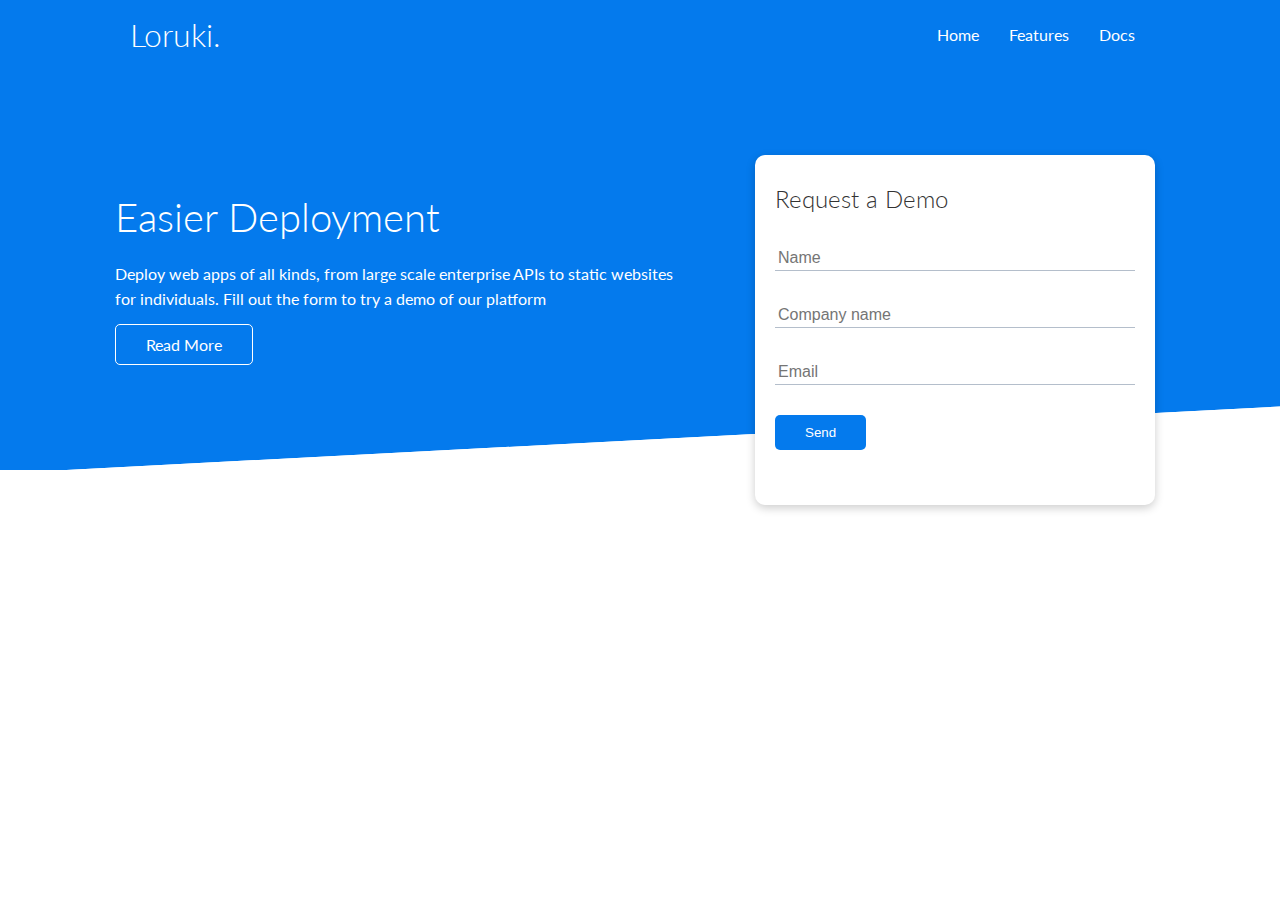
==== index.html @ ee23c729 "first commit" ====
<!DOCTYPE html>
<html lang="en">
<head>
  <meta charset="UTF-8">
  <meta name="viewport" content="width=device-width, initial-scale=1.0">
  <link rel="stylesheet" href="https://cdnjs.cloudflare.com/ajax/libs/font-awesome/5.15.1/css/all.min.css" />
  <link rel="stylesheet" href="./css/style.css">
  <title>Loruki | Cloud Hosting For Everyone</title>
</head>
<body>
  <!-- Navbar -->
  <div class="navbar">
    <div class="container flex">
      <h1 class="logo">Loruki.</h1>
      <nav>
        <ul>
          <li><a href="index.html">Home</a></li>
          <li><a href="features.html">Features</a></li>
          <li><a href="docs.html">Docs</a></li>
        </ul>
      </nav>
    </div>
  </div>
  <!-- Showcase -->
  <section class="showcase">
    <div class="container grid">
      <div class="showcase-text">
        <h1>Easier Deployment</h1>
        <p>Deploy web apps of all kinds, from large scale enterprise APIs to static websites for individuals. Fill out the form to try a demo of our platform</p>
        <a href="features.html" class="btn btn-outline">Read More</a>
      </div>
      <div class="showcase-form card">
        <h2>Request a Demo</h2>
        <form >
          <div class="form-control">
            <input type="text" name="name" placeholder="Name" required>
          </div>
          <div class="form-control">
            <input type="text" name="company" placeholder="Company name" required>
          </div>
          <div class="form-control">
            <input type="email" name="email" placeholder="Email" required>
          </div>
          <input type="submit" value="Send" class="btn btn-priamry">
        </form>
      </div>
    </div>
  </section>
</body>
</html>
---- css/style.css ----
@import url("https://fonts.googleapis.com/css2?family=Lato:wght@300&display=swap");

:root {
	--primary-color: #047aed;
}

* {
	box-sizing: border-box;
	padding: 0;
	margin: 0;
}

body {
	font-family: "Lato", sans-serif;
	color: #333;
	line-height: 1.6;
}

ul {
	list-style-type: none;
}

a {
	text-decoration: none;
	color: #333;
}

h1,
h2 {
	font-weight: 300;
	line-height: 1.2;
	margin: 10px 0;
}

p {
	margin: 10px 0;
}

img {
	width: 100%;
}

/* Navbar */
.navbar {
	background-color: var(--primary-color);
	color: #fff;
	height: 70px;
}

.navbar ul {
	display: flex;
}

.navbar a {
	color: #fff;
	padding: 10px;
	margin: 0 5px;
}

.navbar a:hover {
	border-bottom: 2px white solid;
}

.navbar .flex {
	justify-content: space-between;
}

/* Showcase */
.showcase {
	height: 400px;
	background-color: var(--primary-color);
	color: white;
	position: relative;
}

.showcase h1 {
	font-size: 40px;
}

.showcase p {
	margin: 20px 0;
}

.showcase .grid {
	overflow: visible;
	grid-template-columns: 55% 45%;
	gap: 30px;
}

.showcase-form {
	position: relative;
	top: 60px;
	height: 350px;
	width: 400px;
	padding: 40px;
	z-index: 100;
	justify-self: flex-end;
}

.showcase-form .form-control {
	margin: 30px 0;
}

.showcase input[type="text"],
.showcase input[type="email"] {
	border: 0;
	border-bottom: 1px solid #b4becb;
	width: 100%;
	padding: 3px;
	font-size: 16px;
}

.showcase-form input:focus {
	outline: none;
}

.showcase::before,
.showcase::after {
	content: "";
	position: absolute;
	height: 100px;
	bottom: -70px;
	right: 0;
	left: 0;
	background: white;
	transform: skewY(-3deg);
	-webkit-transform: skewY(-3deg);
	-moz-transform: skewY(-3deg);
	-ms-transform: skewY(-3deg);
}

/* Utilities */
.container {
	max-width: 1100px;
	margin: 0 auto;
	overflow: auto;
	padding: 0 40px;
}

.card {
	background-color: white;
	color: #333;
	border-radius: 10px;
	box-shadow: 0 3px 10px rgba(0, 0, 0, 0.2);
	padding: 20px;
	margin: 10px;
}

.btn {
	display: inline;
	padding: 10px 30px;
	cursor: pointer;
	background: var(--primary-color);
	color: #fff;
	border: none;
	border-radius: 5px;
}

.btn:hover {
	transform: scale(0.98);
}

.btn-outline {
	background-color: transparent;
	border: 1px solid #fff;
}

.flex {
	display: flex;
	justify-content: center;
	align-items: center;
	height: 100%;
}

.grid {
	display: grid;
	grid-template-columns: repeat(2, 1fr);
	gap: 20px;
	justify-content: center;
	align-items: center;
	height: 100%;
}
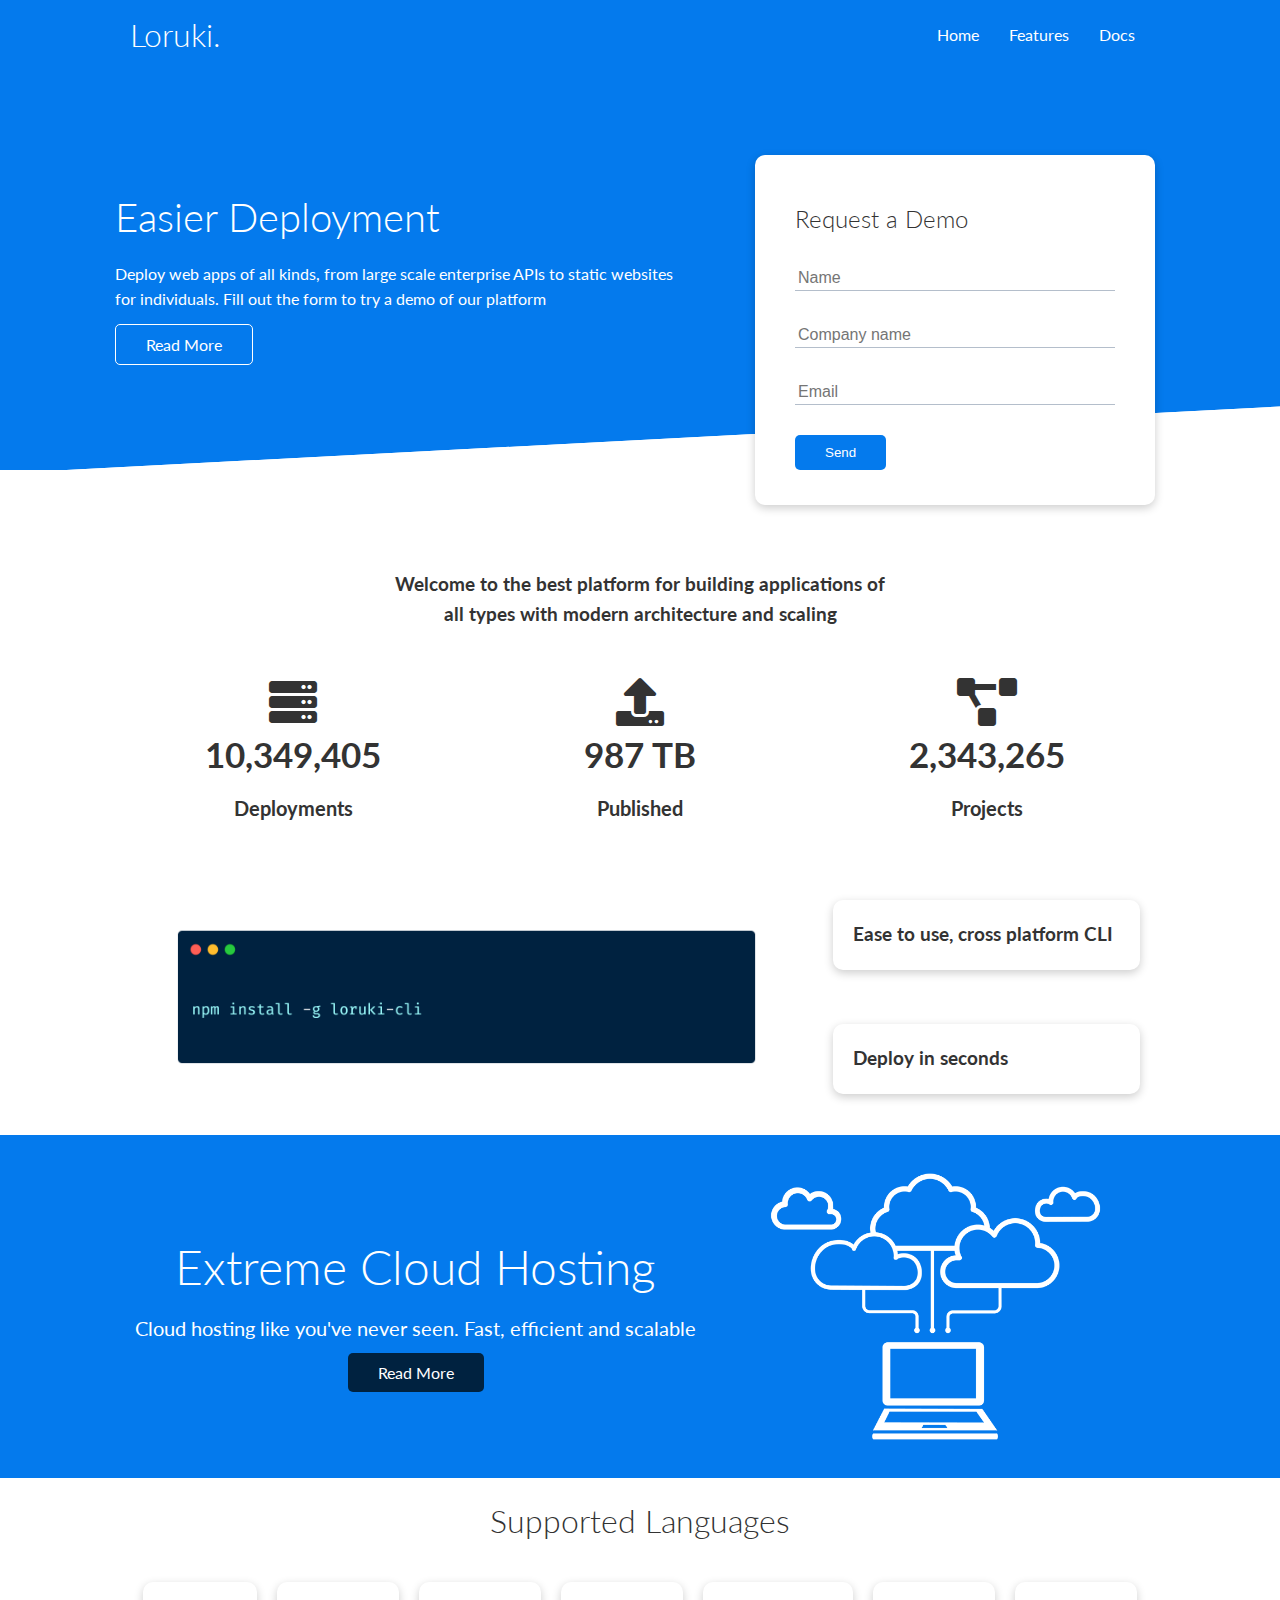
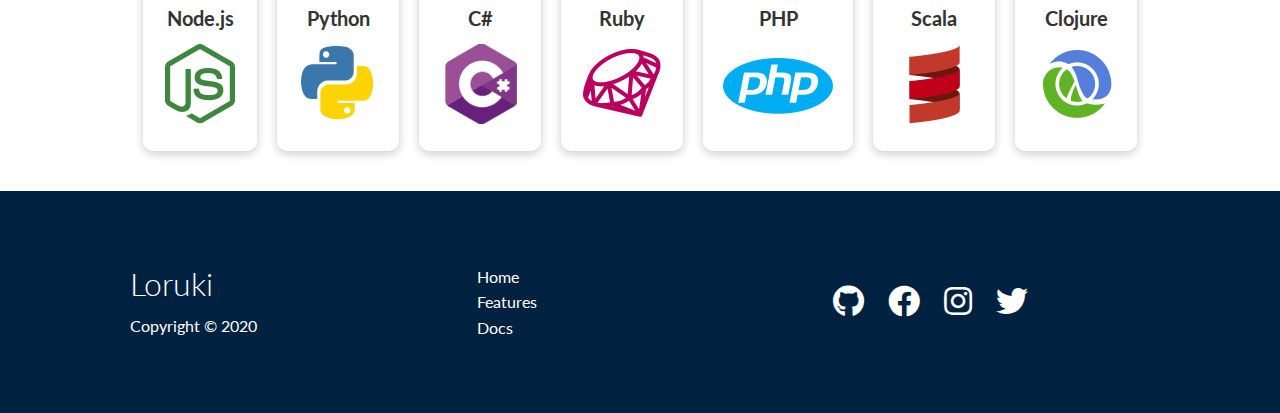
==== commit 657a5ccb: "mostly done" ====
--- a/index.html
+++ b/index.html
@@ -4,7 +4,9 @@
   <meta charset="UTF-8">
   <meta name="viewport" content="width=device-width, initial-scale=1.0">
   <link rel="stylesheet" href="https://cdnjs.cloudflare.com/ajax/libs/font-awesome/5.15.1/css/all.min.css" />
+  <link rel="stylesheet" href="./css/utilities.css">
   <link rel="stylesheet" href="./css/style.css">
+ 
   <title>Loruki | Cloud Hosting For Everyone</title>
 </head>
 <body>
@@ -46,5 +48,121 @@
       </div>
     </div>
   </section>
+
+  <!-- Stats -->
+  <section class="stats">
+    <div class="container">
+      <h3 class="stats-heading text-center my-1">
+        Welcome to the best platform for building applications of all types with modern architecture and scaling
+      </h3>
+
+      <div class="grid grid-3 text-center my-4">
+        <div>
+          <i class="fas fa-server fa-3x"></i>
+          <h3>10,349,405</h3>
+          <p class="text-secondary">Deployments</p>
+        </div>
+        <div>
+          <i class="fas fa-upload fa-3x"></i>
+          <h3>987 TB</h3>
+          <p class="text-secondary">Published</p>
+        </div>
+        <div>
+          <i class="fas fa-project-diagram fa-3x"></i>
+          <h3>2,343,265</h3>
+          <p class="text-secondary">Projects</p>
+        </div>
+      </div>
+    </div>
+  </section>
+
+  <!-- Cli -->
+  <section class="cli">
+    <div class="grid container">
+      <img src="./images/cli.png" alt="">
+      <div class="card">
+        <h3>Ease to use, cross platform CLI</h3>
+      </div>
+      <div class="card">
+        <h3>Deploy in seconds</h3>
+      </div>
+    </div>
+  </section>
+
+  <!-- Cloud -->
+  <section class="cloud bg-primary my-2 py-2">
+    <div class="container grid">
+        <div class="text-center">
+            <h2 class="lg">Extreme Cloud Hosting</h2>
+            <p class="lead my-1">Cloud hosting like you've never seen. Fast, efficient and scalable</p>
+            <a href="features.html" class="btn btn-dark">Read More</a>
+        </div>
+        <img src="images/cloud.png" alt="">
+    </div>
+</section>
+
+<!-- Languages -->
+<section class="languages">
+  <h2 class="md text-center my-2">
+    Supported Languages
+  </h2>
+  <div class="container flex">
+    <div class="card">
+      <h4>Node.js</h4>
+      <img src="./images/logos/node.png" alt="">
+    </div>
+    <div class="card">
+      <h4>Python</h4>
+      <img src="images/logos/python.png" alt="">
+    </div>
+    <div class="card">
+      <h4>C#</h4>
+      <img src="images/logos/csharp.png" alt="">
+    </div>
+    <div class="card">
+      <h4>Ruby</h4>
+      <img src="images/logos/ruby.png" alt="">
+    </div>
+    <div class="card">
+      <h4>PHP</h4>
+      <img src="images/logos/php.png" alt="">
+    </div>
+    <div class="card">
+      <h4>Scala</h4>
+      <img src="images/logos/scala.png" alt="">
+    </div>
+    <div class="card">
+      <h4>Clojure</h4>
+      <img src="images/logos/clojure.png" alt="">
+    </div>
+  </div>
+</section>
+
+
+
+
+<!-- Footer -->
+<footer class="footer bg-dark py-5">
+  <div class="container grid grid-3">
+      <div>
+          <h1>Loruki
+          </h1>
+          <p>Copyright &copy; 2020</p>
+      </div>
+      <nav>
+          <ul>
+              <li><a href="index.html">Home</a></li>
+              <li><a href="features.html">Features</a></li>
+              <li><a href="docs.html">Docs</a></li>
+          </ul>
+      </nav>
+      <div class="social">
+          <a href="#"><i class="fab fa-github fa-2x"></i></a>
+          <a href="#"><i class="fab fa-facebook fa-2x"></i></a>
+          <a href="#"><i class="fab fa-instagram fa-2x"></i></a>
+          <a href="#"><i class="fab fa-twitter fa-2x"></i></a>
+      </div>
+  </div>
+</footer>
 </body>
 </html>--- a/css/utilities.css
+++ b/css/utilities.css
@@ -0,0 +1,198 @@
+.container {
+	max-width: 1100px;
+	margin: 0 auto;
+	overflow: auto;
+	padding: 0 40px;
+}
+
+.card {
+	background-color: white;
+	color: #333;
+	border-radius: 10px;
+	box-shadow: 0 3px 10px rgba(0, 0, 0, 0.2);
+	padding: 20px;
+	margin: 10px;
+}
+
+.btn {
+	display: inline;
+	padding: 10px 30px;
+	cursor: pointer;
+	background: var(--primary-color);
+	color: #fff;
+	border: none;
+	border-radius: 5px;
+}
+
+.btn:hover {
+	transform: scale(0.98);
+}
+
+.btn-outline {
+	background-color: transparent;
+	border: 1px solid #fff;
+}
+
+/* Backgrounds & colored buttons */
+.bg-primary,
+.btn-primary {
+	background-color: var(--primary-color);
+	color: #fff;
+}
+
+.bg-secondary,
+.btn-secondary {
+	background-color: var(--secondary-color);
+	color: #fff;
+}
+
+.bg-dark,
+.btn-dark {
+	background-color: var(--dark-color);
+	color: #fff;
+}
+
+.bg-primary a,
+.btn-primary a,
+.bg-secondary a,
+.btn-secondary a,
+.bg-dark a,
+.btn-dark a {
+	color: #fff;
+}
+
+.bg-light,
+.btn-light {
+	background-color: var(--light-color);
+	color: #333;
+}
+
+.text-center {
+	text-align: center;
+}
+
+/* Text sizes */
+
+.lead {
+	font-size: 20px;
+}
+
+.sm {
+	font-size: 1rem;
+}
+
+.md {
+	font-size: 2rem;
+}
+
+.lg {
+	font-size: 3rem;
+}
+
+.xl {
+	font-size: 4rem;
+}
+
+.flex {
+	display: flex;
+	justify-content: center;
+	align-items: center;
+	height: 100%;
+}
+
+.grid {
+	display: grid;
+	grid-template-columns: repeat(2, 1fr);
+	gap: 20px;
+	justify-content: center;
+	align-items: center;
+	height: 100%;
+}
+
+.grid-3 {
+	grid-template-columns: repeat(3, 1fr);
+}
+
+/* Margin */
+
+.my-1 {
+	margin: 1rem 0;
+}
+
+.my-2 {
+	margin: 1.5rem 0;
+}
+
+.my-3 {
+	margin: 2rem 0;
+}
+
+.my-4 {
+	margin: 3rem 0;
+}
+
+.my-5 {
+	margin: 4rem 0;
+}
+
+.m-1 {
+	margin: 1rem;
+}
+
+.m-2 {
+	margin: 1.5rem;
+}
+
+.m-3 {
+	margin: 2rem;
+}
+
+.m-4 {
+	margin: 3rem;
+}
+
+.m-5 {
+	margin: 4rem;
+}
+
+/* Padding */
+
+.py-1 {
+	padding: 1rem 0;
+}
+
+.py-2 {
+	padding: 1.5rem 0;
+}
+
+.py-3 {
+	padding: 2rem 0;
+}
+
+.py-4 {
+	padding: 3rem 0;
+}
+
+.py-5 {
+	padding: 4rem 0;
+}
+
+.p-1 {
+	padding: 1rem;
+}
+
+.p-2 {
+	padding: 1.5rem;
+}
+
+.p-3 {
+	padding: 2rem;
+}
+
+.p-4 {
+	padding: 3rem;
+}
+
+.p-5 {
+	padding: 4rem;
+}
--- a/css/style.css
+++ b/css/style.css
@@ -2,6 +2,9 @@
 
 :root {
 	--primary-color: #047aed;
+	--secondary-color: #1c3fa8;
+	--dark-color: #002240;
+	--light-color: #f4f4f4;
 }
 
 * {
@@ -129,54 +132,153 @@
 	-ms-transform: skewY(-3deg);
 }
 
-/* Utilities */
-.container {
-	max-width: 1100px;
-	margin: 0 auto;
-	overflow: auto;
-	padding: 0 40px;
-}
-
-.card {
-	background-color: white;
-	color: #333;
-	border-radius: 10px;
-	box-shadow: 0 3px 10px rgba(0, 0, 0, 0.2);
-	padding: 20px;
-	margin: 10px;
-}
-
-.btn {
-	display: inline;
-	padding: 10px 30px;
-	cursor: pointer;
-	background: var(--primary-color);
-	color: #fff;
-	border: none;
-	border-radius: 5px;
-}
-
-.btn:hover {
-	transform: scale(0.98);
-}
-
-.btn-outline {
-	background-color: transparent;
-	border: 1px solid #fff;
-}
-
-.flex {
-	display: flex;
-	justify-content: center;
-	align-items: center;
-	height: 100%;
-}
-
-.grid {
-	display: grid;
-	grid-template-columns: repeat(2, 1fr);
-	gap: 20px;
-	justify-content: center;
-	align-items: center;
-	height: 100%;
-}
+/* Stats */
+
+.stats {
+	padding-top: 100px;
+}
+
+.stats-heading {
+	max-width: 500px;
+	margin: auto;
+}
+
+.stats .grid h3 {
+	font-size: 35px;
+}
+
+.stats .grid p {
+	font-size: 20px;
+	font-weight: bold;
+}
+
+/* cli */
+
+.cli .grid {
+	grid-template-columns: repeat(3, 1fr);
+	grid-template-rows: repeat(2, 1fr);
+}
+
+.cli .grid > *:first-child {
+	grid-column: 1 / span 2;
+	grid-row: 1 / span 2;
+}
+
+/* Cloud */
+
+.cloud .grid {
+	grid-template-columns: 4fr 3fr;
+}
+
+/* Languages */
+
+.languages .flex {
+	flex-wrap: wrap;
+}
+
+.languages .card {
+	text-align: center;
+	margin: 18px 10px 40px;
+	transition: transform 0.2s ease-in;
+}
+
+.languages .card h4 {
+	font-size: 20px;
+	margin-bottom: 10px;
+}
+
+.languages .card:hover {
+	transform: translateY(-15px);
+}
+
+/* Features */
+.features-head img,
+.docs-head img {
+	width: 200px;
+	justify-self: flex-end;
+}
+
+.features-sub-head img {
+	width: 300px;
+	justify-self: flex-end;
+}
+
+.features-main .card > i {
+	margin-right: 20px;
+}
+
+.features-main .grid {
+	padding: 30px;
+}
+
+.features-main .grid > *:first-child {
+	grid-column: 1 / span 3;
+}
+
+.features-main .grid > *:nth-child(2) {
+	grid-column: 1 / span 2;
+}
+
+/* Docs */
+
+.docs-main h3 {
+	margin: 0 10px;
+}
+
+.docs-main .grid {
+	grid-template-columns: 1fr 2fr;
+	align-items: flex-start;
+}
+
+/* Footer */
+
+.footer .social a {
+	margin: 0 10px;
+}
+
+/*  Tablets and under */
+@media (max-width: 768px) {
+	.grid,
+	.showcase .grid,
+	.stats .grid,
+	.cli .grid,
+	.cloud .grid {
+		grid-template-columns: 1fr;
+		grid-template-rows: 1fr;
+	}
+
+	.showcase {
+		height: auto;
+	}
+
+	.showcase-text {
+		text-align: center;
+		margin-top: 40px;
+	}
+
+	.showcase-form {
+		justify-self: center;
+		margin: auto;
+	}
+
+	.cli .grid > *:first-child {
+		grid-column: 1;
+		grid-row: 1;
+	}
+}
+
+/* Mobile */
+@media (max-width: 500px) {
+	.navbar {
+		height: 110px;
+	}
+
+	.navbar .flex {
+		flex-direction: column;
+	}
+
+	.navbar ul {
+		padding: 10px;
+		background-color: rgba(0, 0, 0, 0.1);
+	}
+}
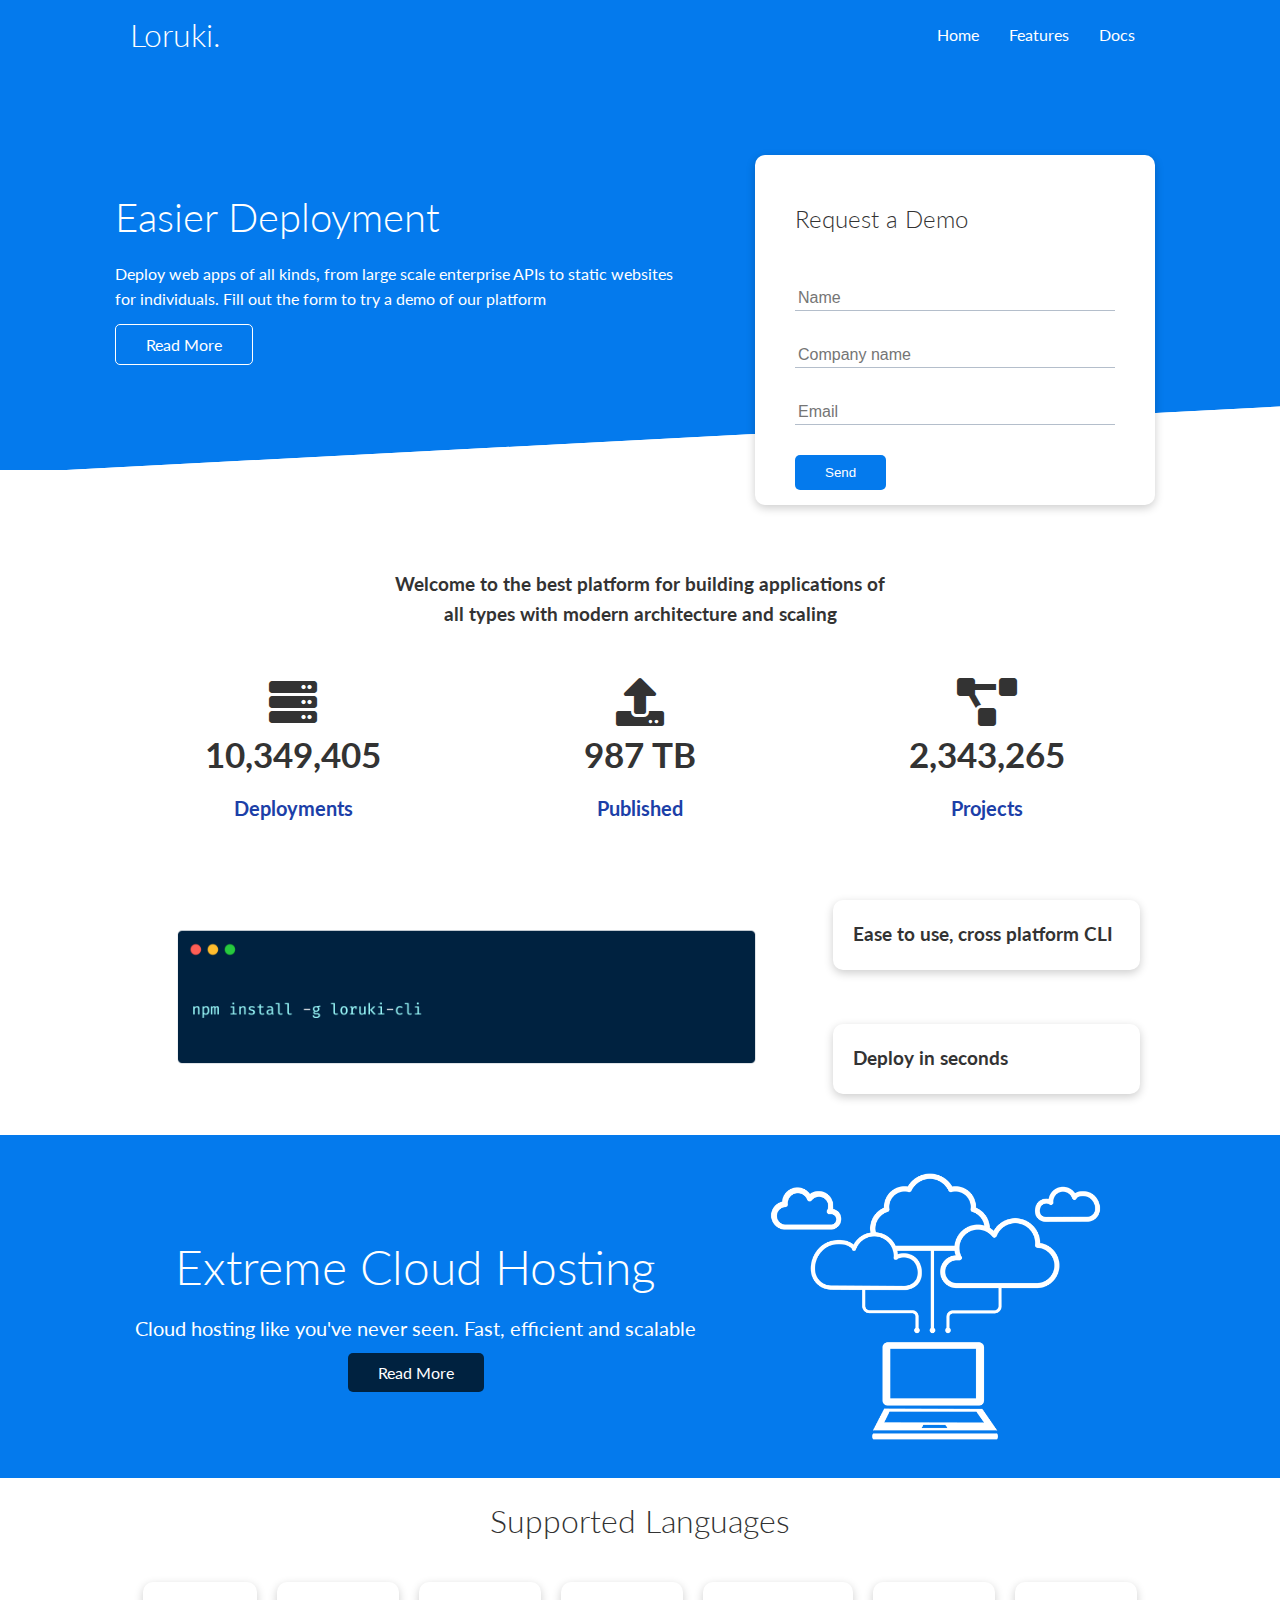
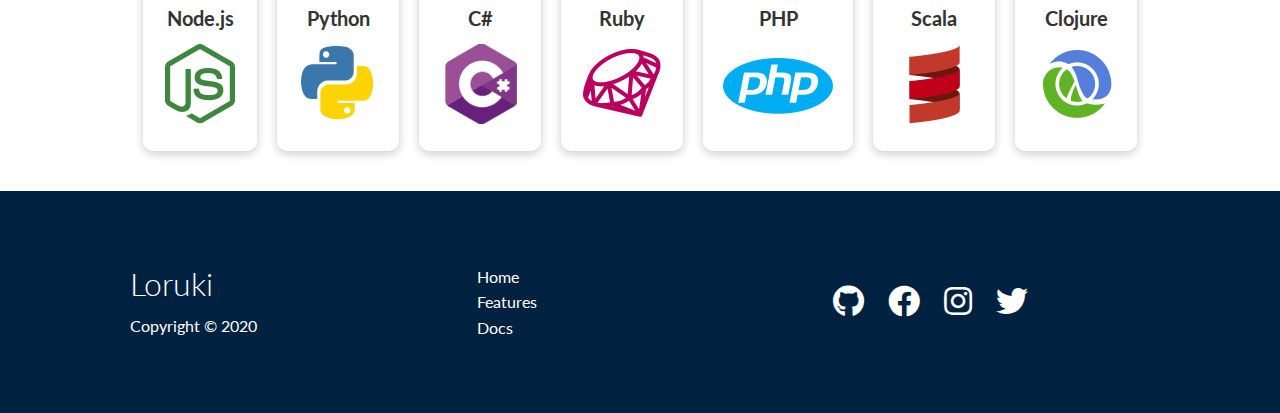
==== commit 474f1d8c: "ready for cloud netlify" ====
--- a/index.html
+++ b/index.html
@@ -33,7 +33,11 @@
       </div>
       <div class="showcase-form card">
         <h2>Request a Demo</h2>
-        <form >
+        <form name="contact" method="POST" netlify-honeypot="bot-field" data-netlify="true">
+          <input type="hidden" name="form-name" value="contact">
+          <p class="hidden">
+            <label>Don’t fill this out if you're human: <input name="bot-field" /></label>
+          </p>
           <div class="form-control">
             <input type="text" name="name" placeholder="Name" required>
           </div>
--- a/css/utilities.css
+++ b/css/utilities.css
@@ -52,6 +52,12 @@
 	color: #fff;
 }
 
+.bg-light,
+.btn-light {
+	background-color: var(--light-color);
+	color: #333;
+}
+
 .bg-primary a,
 .btn-primary a,
 .bg-secondary a,
@@ -61,14 +67,48 @@
 	color: #fff;
 }
 
-.bg-light,
-.btn-light {
-	background-color: var(--light-color);
-	color: #333;
+/* Text colors */
+
+.text-primary {
+	color: var(--primary-color);
+}
+
+.text-secondary {
+	color: var(--secondary-color);
+}
+
+.text-dark {
+	color: var(--dark-color);
+}
+
+.text-light {
+	color: var(--light-color);
 }
 
 .text-center {
 	text-align: center;
+}
+
+/* Alert */
+.alert {
+	background-color: var(--light-color);
+	padding: 10px 20px;
+	font-weight: bold;
+	margin: 15px 0;
+}
+
+.alert i {
+	margin-right: 10px;
+}
+
+.alert-success {
+	background-color: var(--success-color);
+	color: #fff;
+}
+
+.alert-error {
+	background-color: var(--error-color);
+	color: #fff;
 }
 
 /* Text sizes */
--- a/css/style.css
+++ b/css/style.css
@@ -5,6 +5,8 @@
 	--secondary-color: #1c3fa8;
 	--dark-color: #002240;
 	--light-color: #f4f4f4;
+	--success-color: #5cb85c;
+	--error-color: #d9534f;
 }
 
 * {
@@ -41,6 +43,18 @@
 
 img {
 	width: 100%;
+}
+
+code,
+pre {
+	background: #333;
+	color: #fff;
+	padding: 10px;
+}
+
+.hidden {
+	visibility: hidden;
+	height: 0;
 }
 
 /* Navbar */
@@ -88,6 +102,10 @@
 	overflow: visible;
 	grid-template-columns: 55% 45%;
 	gap: 30px;
+}
+
+.showcase-text {
+	animation: slideInFromLeft 1s ease-in;
 }
 
 .showcase-form {
@@ -98,6 +116,7 @@
 	padding: 40px;
 	z-index: 100;
 	justify-self: flex-end;
+	animation: slideInFromRight 1s ease-in;
 }
 
 .showcase-form .form-control {
@@ -136,6 +155,7 @@
 
 .stats {
 	padding-top: 100px;
+	animation: slideInFromBottom 1s ease-in;
 }
 
 .stats-heading {
@@ -222,7 +242,7 @@
 /* Docs */
 
 .docs-main h3 {
-	margin: 0 10px;
+	margin: 20px 0;
 }
 
 .docs-main .grid {
@@ -230,10 +250,59 @@
 	align-items: flex-start;
 }
 
+.docs-main nav li {
+	font-size: 17px;
+	padding-bottom: 5px;
+	margin-bottom: 5px;
+	border-bottom: 1px #ccc solid;
+}
+
+.docs-main a:hover {
+	font-weight: bold;
+}
+
 /* Footer */
 
 .footer .social a {
 	margin: 0 10px;
+}
+
+/* Animations */
+
+@keyframes slideInFromLeft {
+	0% {
+		transform: translateX(-100%);
+	}
+	100% {
+		transform: translateX(0);
+	}
+}
+
+@keyframes slideInFromRight {
+	0% {
+		transform: translateX(100%);
+	}
+	100% {
+		transform: translateX(0);
+	}
+}
+
+@keyframes slideInFromTop {
+	0% {
+		transform: translateY(-100%);
+	}
+	100% {
+		transform: translateY(0);
+	}
+}
+
+@keyframes slideInFromBottom {
+	0% {
+		transform: translateY(100%);
+	}
+	100% {
+		transform: translateY(0);
+	}
 }
 
 /*  Tablets and under */
@@ -242,7 +311,9 @@
 	.showcase .grid,
 	.stats .grid,
 	.cli .grid,
-	.cloud .grid {
+	.cloud .grid,
+	.features-main .grid,
+	.docs-main .grid {
 		grid-template-columns: 1fr;
 		grid-template-rows: 1fr;
 	}
@@ -254,16 +325,35 @@
 	.showcase-text {
 		text-align: center;
 		margin-top: 40px;
+		animation: slideInFromTop 1s ease-in;
 	}
 
 	.showcase-form {
 		justify-self: center;
 		margin: auto;
+		animation: slideInFromBottom 1s ease-in;
 	}
 
 	.cli .grid > *:first-child {
 		grid-column: 1;
 		grid-row: 1;
+	}
+
+	.features-head,
+	.features-sub-head,
+	.docs-head {
+		text-align: center;
+	}
+
+	.features-head img,
+	.features-sub-head img,
+	.docs-head img {
+		justify-self: center;
+	}
+
+	.features-main .grid > *:first-child,
+	.features-main .grid > *:nth-child(2) {
+		grid-column: 1;
 	}
 }
 
